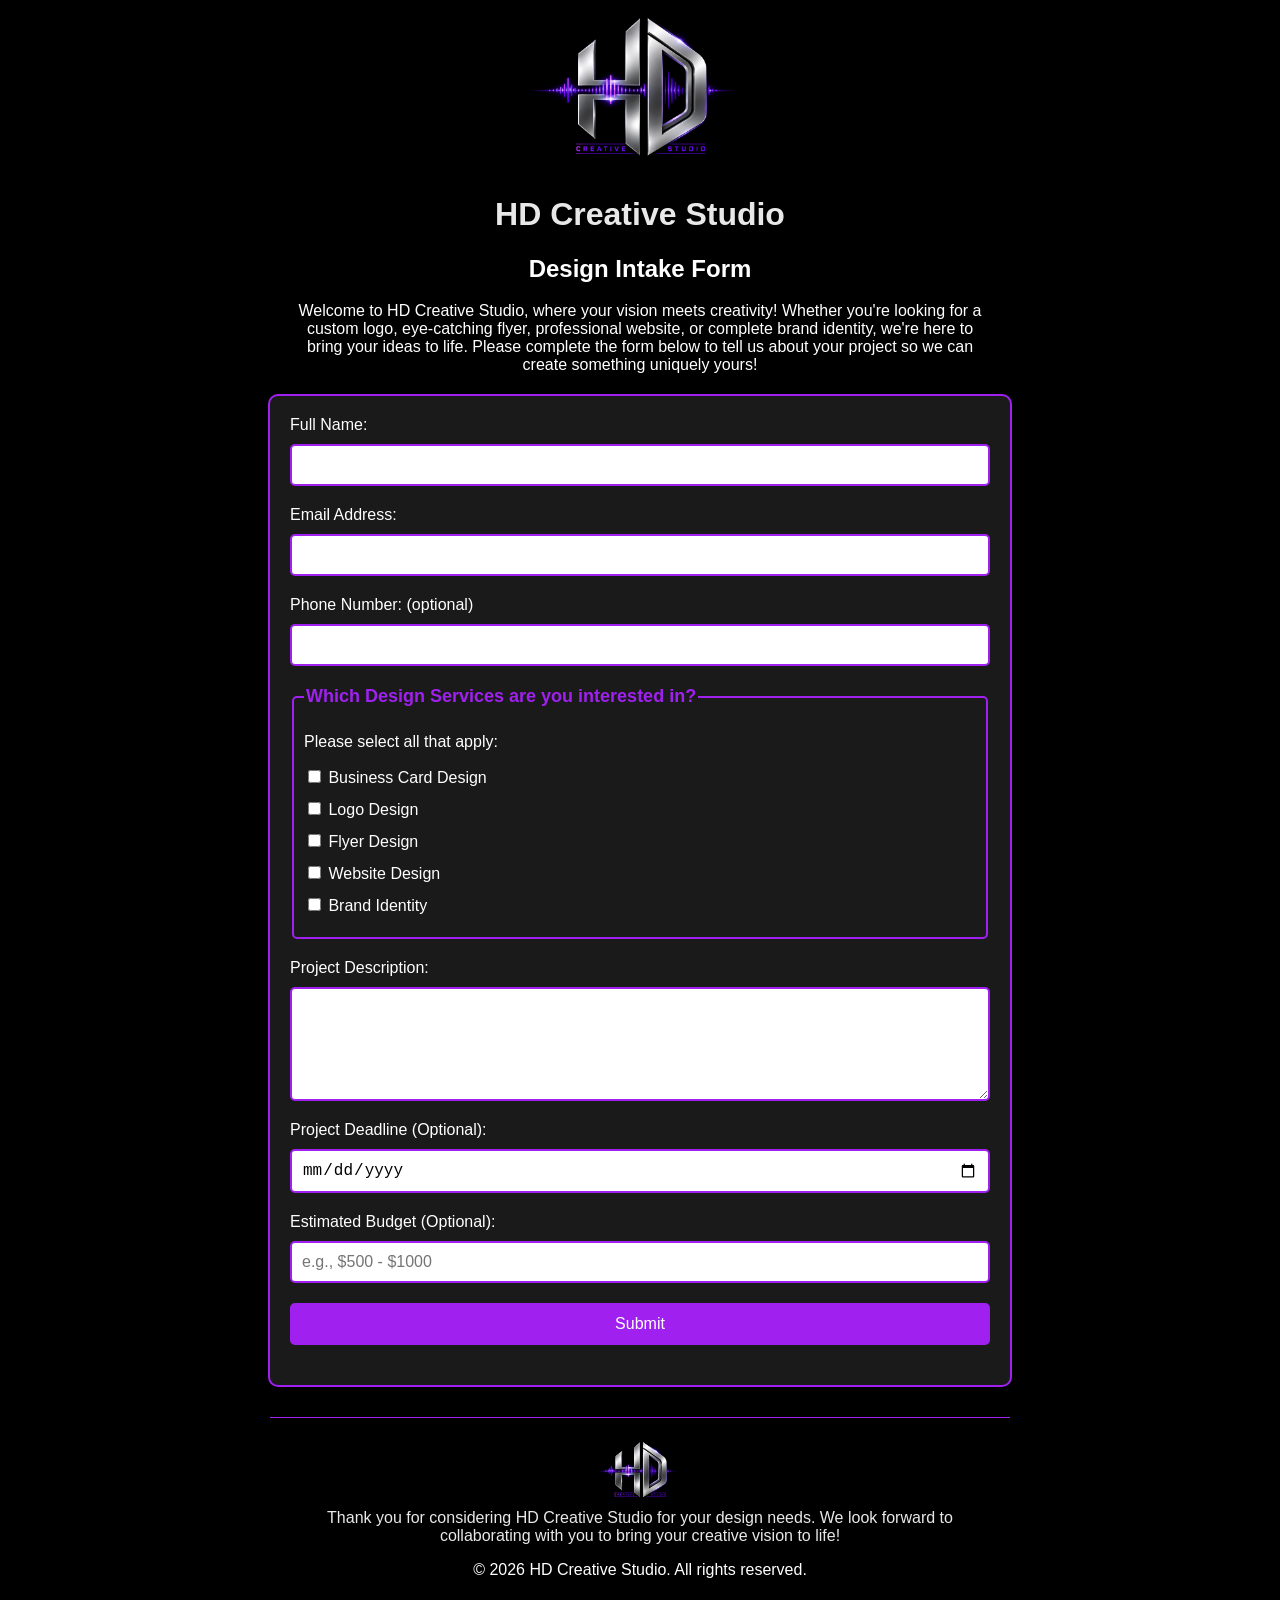
==== index.html @ f5430918 "Add files via upload" ====
<!DOCTYPE html>
<html lang="en">
<head>
    <meta charset="UTF-8">
    <meta name="viewport" content="width=device-width, initial-scale=1.0">
    <link rel="stylesheet" href="styles.css">  
    <title>HD Creative Studio | Design Intake Form</title>
</head>
<body>
    <header>
        <img src="images/hd-logo.png" alt="HD Creative Studio logo">
        <h1>HD Creative Studio</h1>
        <h2>Design Intake Form</h2>
        <p class="welcome">Welcome to HD Creative Studio, where your vision meets creativity! Whether you're looking for a custom logo, eye-catching flyer, professional website, or complete brand identity, we're here to bring your ideas to life. Please complete the form below to tell us about your project so we can create something uniquely yours!</p>
    </header>
    <main>
        <form action="https://formspree.io/f/xjygwlrz" method="POST">
          <label for="name">Full Name:</label>
          <input type="text" id="name" name="name" required>

          <label for="email">Email Address:</label>
          <input type="email" id="email" name="email" required>

          <label for="tel">Phone Number: (optional)</label>
          <input type="tel" id="tel" name="tel">

          <fieldset>
            <legend>Which Design Services are you interested in?</legend>
            <p>Please select all that apply:</p>
            <label><input type="checkbox" name="services" value="business-cards"> Business Card Design</label>
            <label><input type="checkbox" name="services" value="logo"> Logo Design</label>
            <label><input type="checkbox" name="services" value="flyer"> Flyer Design</label>
            <label><input type="checkbox" name="services" value="website"> Website Design</label>
            <label><input type="checkbox" name="services" value="brand"> Brand Identity</label>
          </fieldset>

          <label for="project">Project Description:</label>
          <textarea id="project" name="project" rows="5" required></textarea>

          <label for="deadline">Project Deadline (Optional):</label>
          <input type="date" id="deadline" name="deadline">
          
          <label for="budget">Estimated Budget (Optional):</label>
          <input type="text" id="budget" name="budget" placeholder="e.g., $500 - $1000">

          <button type="submit">Submit</button>
        </form>
    </main>
    <footer>
        <img src="images/hd-logo.png" alt="HD Creative Studio logo">
        <p class="thanks-text">Thank you for considering HD Creative Studio for your design needs. We look forward to collaborating with you to bring your creative vision to life!</p>
        <p>&copy; 2026 HD Creative Studio. All rights reserved.</p>
    </footer>
</body>
</html>
---- styles.css ----
header img {
  width: 250px;
  height: auto;
  display: block;
  margin: auto;
}

body {
    background-color:black;
    color: white; 
    font-family: trebuchet ms, sans-serif;
}

label {
    display: block;
    margin-bottom: 10px;
}

input:not([type="checkbox"]), textarea, select {
    display: block;
    width: 100%;
    margin-bottom: 20px;
    padding: 10px;
    font-size: 16px;
    box-sizing: border-box;
    border-radius: 5px;
    border: 2px solid #A020F0;
}

fieldset {
    border: 2px solid #A020F0;
    border-radius: 5px;
    padding: 10px;
    margin-bottom: 20px;
}

legend {
    color: #A020F0;
    font-weight: bold;
    font-size: 18px;
}

button {
    display: block;
    width: 100%;
    margin-bottom: 20px;
    padding: 10px;
    font-size: 16px;
    box-sizing: border-box;
    border-radius: 5px;
    border: 2px solid #A020F0;
    background-color: #A020F0;
    color: white;
    cursor: pointer;
}


button:hover {
    background-color: white;
    color: #A020F0;
}

form {
    max-width: 700px;
    margin: auto;
    padding: 20px;
    background-color: #1A1A1A;
    border: 2px solid #A020F0;
    border-radius: 10px;
}

h1, h2 {
    text-align: center;
}

.welcome {
    text-align: center;
    max-width: 700px;
    margin: 0 auto 20px auto;
}

@media (max-width: 600px) {
    form {
        padding: 10px;
    }
    .welcome {
        padding: 10px;
    }
}

fieldset label {
    margin-bottom: 12px;
}

footer img {
    width: 100px;
    height: auto;
}

.thanks-text {
    text-align: center;
    max-width: 700px;
    margin: auto;
    color: #E8E8E8;
}

footer {
    text-align: center;
    padding: 20px;
    border-top: 1px solid #A020F0;
    max-width: 700px;
    margin: 30px auto 0 auto;
}

h1 {
    color: #E8E8E8;
}
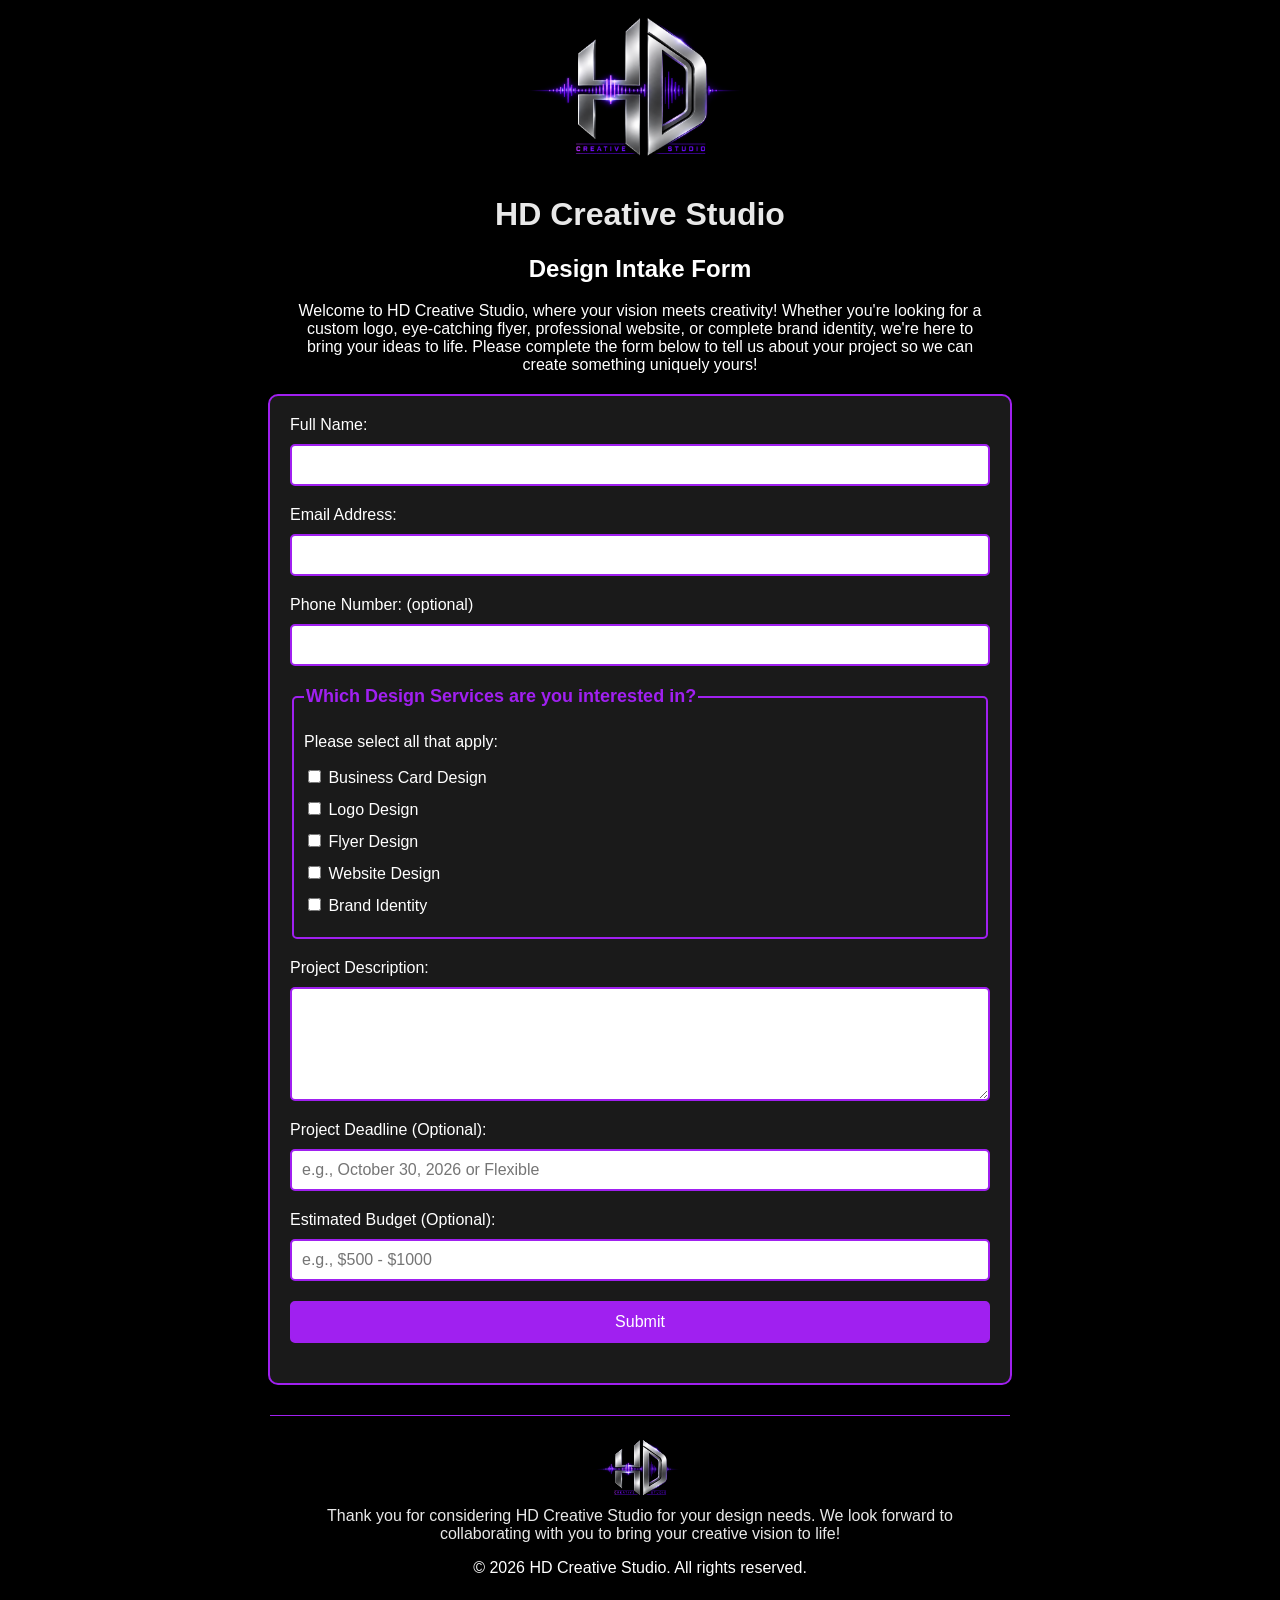
==== commit 049fb5be: "Add files via upload changes to the project deadline input type ." ====
--- a/index.html
+++ b/index.html
@@ -38,7 +38,7 @@
           <textarea id="project" name="project" rows="5" required></textarea>
 
           <label for="deadline">Project Deadline (Optional):</label>
-          <input type="date" id="deadline" name="deadline">
+          <input type="text" id="deadline" name="deadline" placeholder="e.g., October 30, 2026 or Flexible">
           
           <label for="budget">Estimated Budget (Optional):</label>
           <input type="text" id="budget" name="budget" placeholder="e.g., $500 - $1000">
--- a/styles.css
+++ b/styles.css
@@ -27,11 +27,17 @@
     border: 2px solid #A020F0;
 }
 
+input[type="date"] {
+    min-width: 0;
+    max-width: 100%;
+}
+
 fieldset {
     border: 2px solid #A020F0;
     border-radius: 5px;
     padding: 10px;
     margin-bottom: 20px;
+    min-width: 0;
 }
 
 legend {
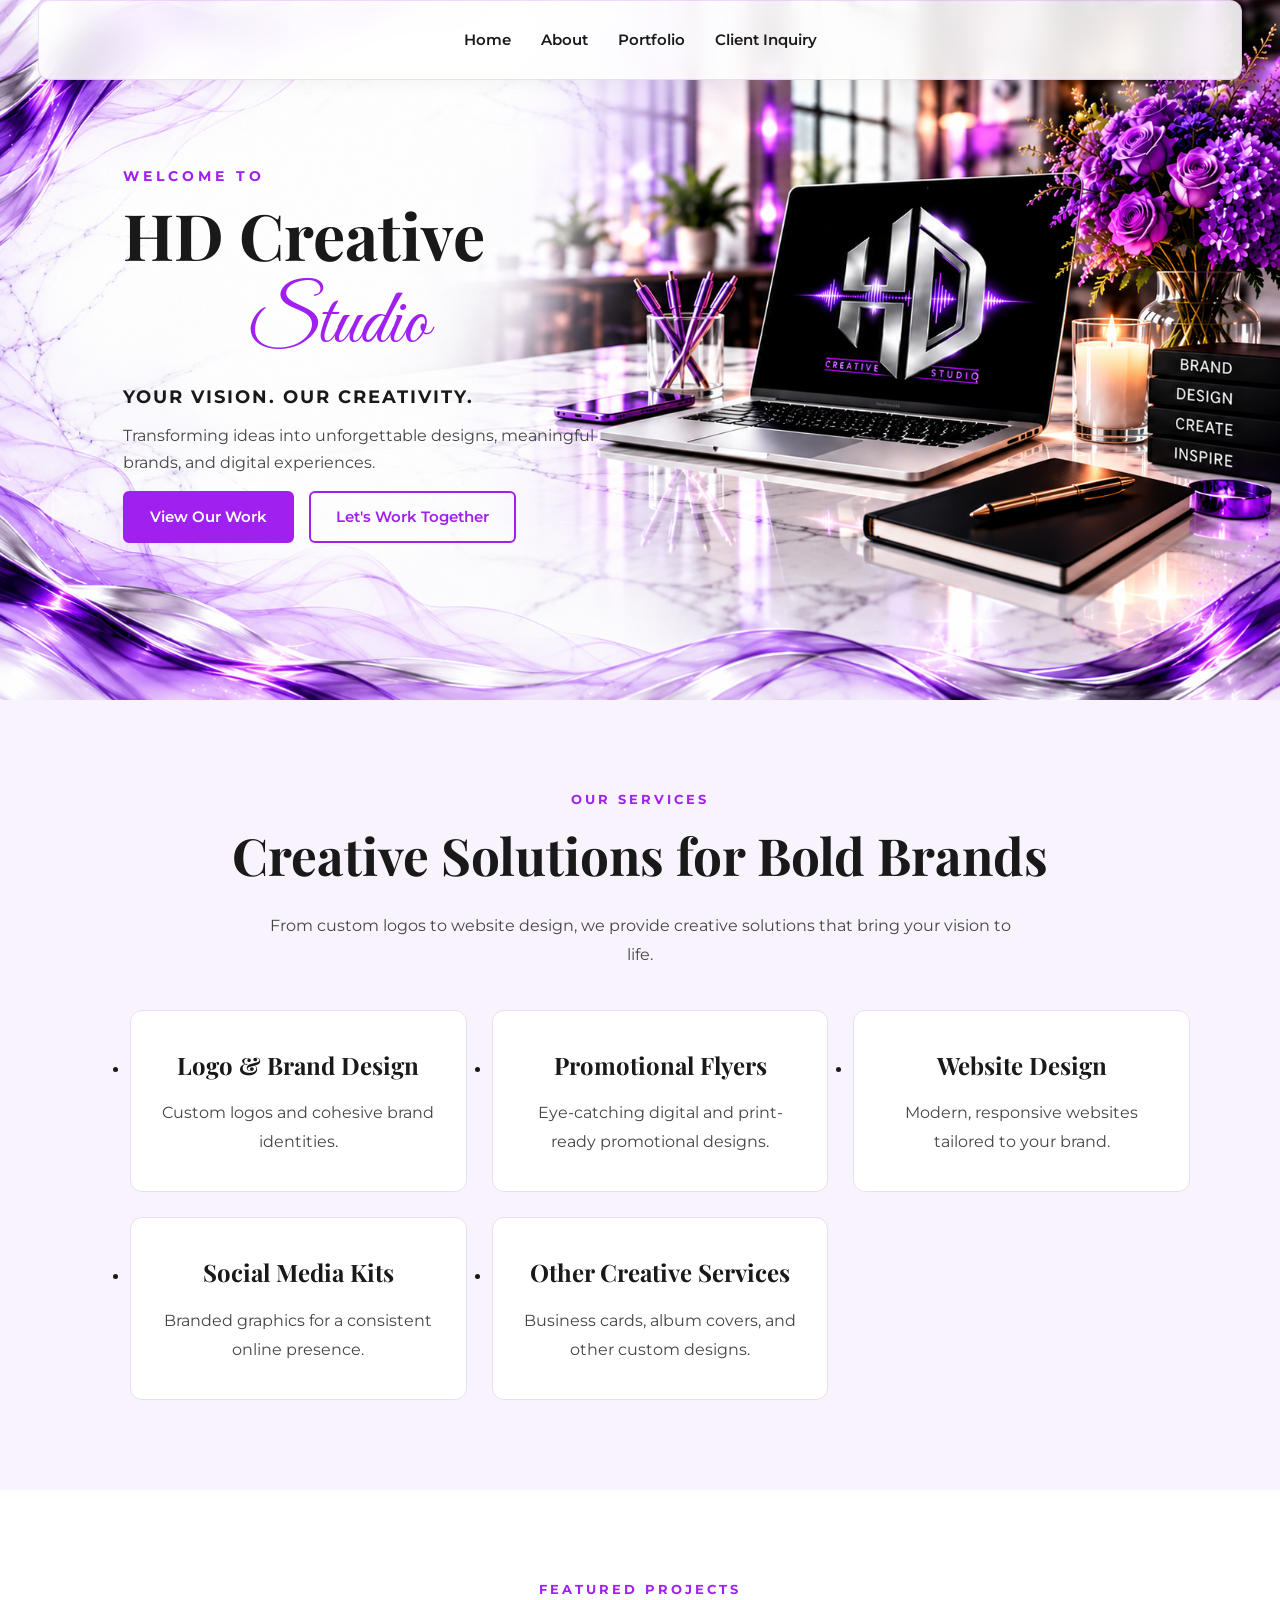
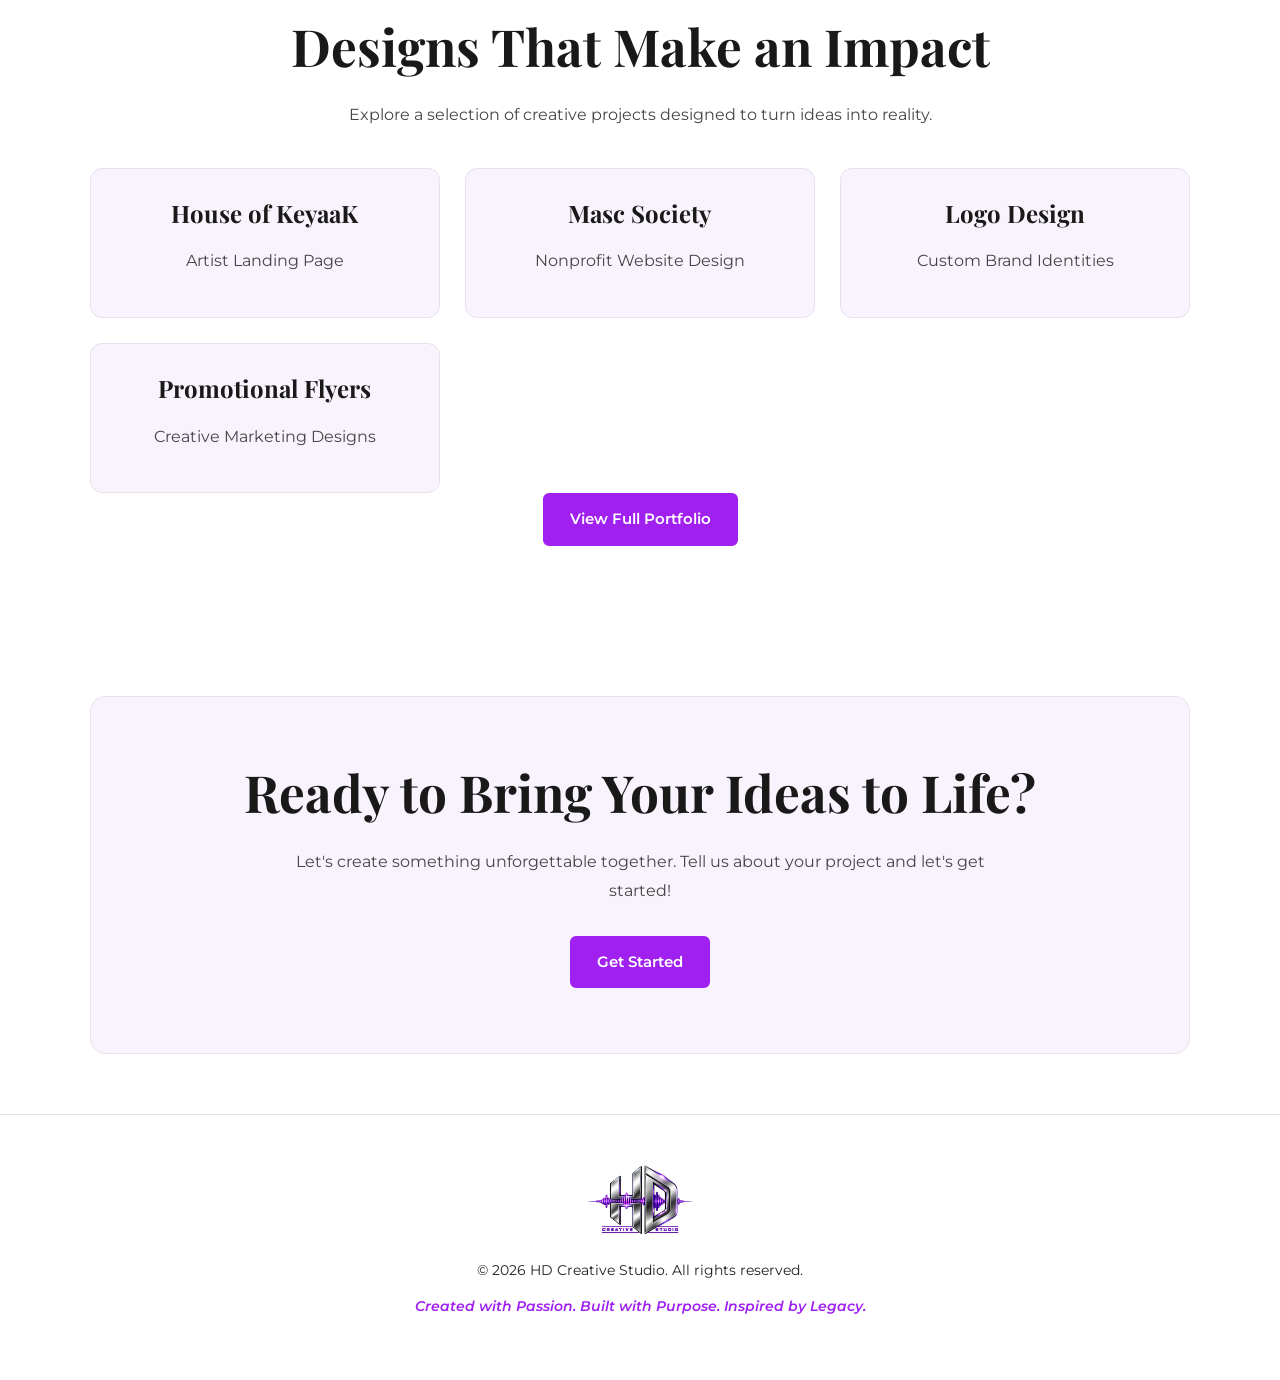
==== commit 16e786d0: "Add files via upload Update Multi Page Website for HD Creative Studio" ====
--- a/index.html
+++ b/index.html
@@ -1,55 +1,171 @@
 <!DOCTYPE html>
 <html lang="en">
+
 <head>
     <meta charset="UTF-8">
     <meta name="viewport" content="width=device-width, initial-scale=1.0">
-    <link rel="stylesheet" href="styles.css">  
-    <title>HD Creative Studio | Design Intake Form</title>
+    <link rel="stylesheet" href="styles.css">
+    <title>HD Creative Studio</title>
 </head>
+
 <body>
+
+    <!-- HEADER & NAVIGATION -->
     <header>
-        <img src="images/hd-logo.png" alt="HD Creative Studio logo">
-        <h1>HD Creative Studio</h1>
-        <h2>Design Intake Form</h2>
-        <p class="welcome">Welcome to HD Creative Studio, where your vision meets creativity! Whether you're looking for a custom logo, eye-catching flyer, professional website, or complete brand identity, we're here to bring your ideas to life. Please complete the form below to tell us about your project so we can create something uniquely yours!</p>
+
+        <!-- NAVIGATION -->
+        <nav>
+            <ul>
+                <li><a href="index.html">Home</a></li>
+                <li><a href="about.html">About</a></li>
+                <li><a href="portfolio.html">Portfolio</a></li>
+                <li><a href="customer-intake.html">Client Inquiry</a></li>
+            </ul>
+        </nav>
+
+        <!-- HERO SECTION -->
+        <p class="hero-label">WELCOME TO</p>
+
+        <h1 class="welcome-title">
+           <span class="brand-name">HD Creative</span><span class="studio-text">Studio</span>
+        </h1>
+
+        <p class="hero-tagline">YOUR VISION. OUR CREATIVITY.</p>
+
+        <p class="hero-description">
+            Transforming ideas into unforgettable designs,
+            meaningful brands, and digital experiences.
+        </p>
+
+        <!-- HERO BUTTONS -->
+        <div class="hero-buttons">
+            <a href="portfolio.html" class="btn">View Our Work</a>
+            <a href="customer-intake.html" class="btn">Let's Work Together</a>
+        </div>
+
     </header>
+
+    <!-- MAIN CONTENT -->
     <main>
-        <form action="https://formspree.io/f/xjygwlrz" method="POST">
-          <label for="name">Full Name:</label>
-          <input type="text" id="name" name="name" required>
 
-          <label for="email">Email Address:</label>
-          <input type="email" id="email" name="email" required>
+        <!-- FEATURED SERVICES -->
+        <section class="featured-services">
 
-          <label for="tel">Phone Number: (optional)</label>
-          <input type="tel" id="tel" name="tel">
+            <p class="section-label">OUR SERVICES</p>
+            <h2>Creative Solutions for Bold Brands</h2>
 
-          <fieldset>
-            <legend>Which Design Services are you interested in?</legend>
-            <p>Please select all that apply:</p>
-            <label><input type="checkbox" name="services" value="business-cards"> Business Card Design</label>
-            <label><input type="checkbox" name="services" value="logo"> Logo Design</label>
-            <label><input type="checkbox" name="services" value="flyer"> Flyer Design</label>
-            <label><input type="checkbox" name="services" value="website"> Website Design</label>
-            <label><input type="checkbox" name="services" value="brand"> Brand Identity</label>
-          </fieldset>
+            <p>
+                From custom logos to website design, we provide
+                creative solutions that bring your vision to life.
+            </p>
 
-          <label for="project">Project Description:</label>
-          <textarea id="project" name="project" rows="5" required></textarea>
+            <!-- SERVICES GRID -->
+            <ul class="services-grid">
 
-          <label for="deadline">Project Deadline (Optional):</label>
-          <input type="text" id="deadline" name="deadline" placeholder="e.g., October 30, 2026 or Flexible">
-          
-          <label for="budget">Estimated Budget (Optional):</label>
-          <input type="text" id="budget" name="budget" placeholder="e.g., $500 - $1000">
+                <li class="service-card">
+                    <h3>Logo & Brand Design</h3>
+                    <p>Custom logos and cohesive brand identities.</p>
+                </li>
 
-          <button type="submit">Submit</button>
-        </form>
+                <li class="service-card">
+                    <h3>Promotional Flyers</h3>
+                    <p>Eye-catching digital and print-ready promotional designs.</p>
+                </li>
+
+                <li class="service-card">
+                    <h3>Website Design</h3>
+                    <p>Modern, responsive websites tailored to your brand.</p>
+                </li>
+
+                <li class="service-card">
+                    <h3>Social Media Kits</h3>
+                    <p>Branded graphics for a consistent online presence.</p>
+                </li>
+
+                <li class="service-card">
+                    <h3>Other Creative Services</h3>
+                    <p>Business cards, album covers, and other custom designs.</p>
+                </li>
+
+            </ul>
+
+        </section>
+
+        <!-- FEATURED PROJECTS -->
+        <section class="featured-projects">
+
+            <p class="section-label">FEATURED PROJECTS</p>
+            <h2>Designs That Make an Impact</h2>
+
+            <p>
+                Explore a selection of creative projects
+                designed to turn ideas into reality.
+            </p>
+
+            <!-- PROJECTS GRID -->
+            <div class="projects-grid">
+
+                <article class="project-card">
+                    <h3>House of KeyaaK</h3>
+                    <p>Artist Landing Page</p>
+                </article>
+
+                <article class="project-card">
+                    <h3>Masc Society</h3>
+                    <p>Nonprofit Website Design</p>
+                </article>
+
+                <article class="project-card">
+                    <h3>Logo Design</h3>
+                    <p>Custom Brand Identities</p>
+                </article>
+
+                <article class="project-card">
+                    <h3>Promotional Flyers</h3>
+                    <p>Creative Marketing Designs</p>
+                </article>
+
+            </div>
+
+            <!-- PORTFOLIO BUTTON -->
+            <a href="portfolio.html" class="btn">View Full Portfolio</a>
+
+        </section>
+
+        <!-- CALL TO ACTION -->
+        <section class="call-to-action">
+
+            <h2>Ready to Bring Your Ideas to Life?</h2>
+
+            <p>
+                Let's create something unforgettable together.
+                Tell us about your project and let's get started!
+            </p>
+
+            <a href="customer-intake.html" class="btn">Get Started</a>
+
+        </section>
+
     </main>
+
+    <!-- FOOTER -->
     <footer>
-        <img src="images/hd-logo.png" alt="HD Creative Studio logo">
-        <p class="thanks-text">Thank you for considering HD Creative Studio for your design needs. We look forward to collaborating with you to bring your creative vision to life!</p>
+
+        <!-- STUDIO LOGO -->
+        <img
+            src="images/hd-creative-studio-no-background.png"
+            alt="HD Creative Studio logo"
+        >
+
+        <!-- COPYRIGHT -->
         <p>&copy; 2026 HD Creative Studio. All rights reserved.</p>
+
+        <!-- BRAND TAGLINE -->
+        <p class="footer-tagline">
+            Created with Passion. Built with Purpose. Inspired by Legacy.
+        </p>
+
     </footer>
+
 </body>
 </html>
--- a/styles.css
+++ b/styles.css
@@ -1,123 +1,1616 @@
-header img {
-  width: 250px;
+
+@import url('https://fonts.googleapis.com/css2?family=Great+Vibes&family=Montserrat:wght@400;500;600;700&family=Playfair+Display:wght@400;600;700&display=swap');
+
+/* =========================================
+   HD CREATIVE STUDIO - COMPLETE CSS
+========================================= */
+
+:root {
+  --purple: #A020F0;
+  --purple-dark: #7B16C0;
+  --ink: #191919;
+  --gray: #454545;
+  --white: #FFFFFF;
+  --lavender: #F8F3FC;
+  --border: #E8E0EE;
+  --content-width: 1250px;
+}
+
+*, *::before, *::after {
+  box-sizing: border-box;
+}
+
+html {
+  scroll-behavior: smooth;
+}
+
+body {
+  margin: 0;
+  background: var(--white);
+  color: var(--ink);
+  font-family: 'Montserrat', sans-serif;
+  line-height: 1.6;
+  overflow-x: clip;
+}
+
+h1, h2, h3, p {
+  margin-top: 0;
+}
+
+a {
+  text-decoration: none;
+}
+
+img {
+  max-width: 100%;
   height: auto;
+}
+
+main, section, article, form {
+  min-width: 0;
+}
+
+/* =========================================
+   SHARED HEADER BACKGROUND
+========================================= */
+
+body > header,
+body:not(.inquiry-page):not(.about-page) > header,
+.about-header,
+.inquiry-header {
+  position: relative;
+  width: 100%;
+  height: 700px;
+  min-height: 700px;
+  padding: 0 3%;
+  background-color: #fff;
+  background-image: url("images/hd-creative-desktop.png");
+  background-repeat: no-repeat;
+  background-position: center center;
+  background-size: cover;
+}
+
+/* No extra logo */
+
+body > header::after,
+nav::after,
+.inquiry-nav::after {
+  content: none;
+  display: none;
+}
+
+/* =========================================
+   SHARED NAVIGATION
+========================================= */
+
+nav,
+.inquiry-nav,
+.about-page .inquiry-nav,
+.inquiry-header nav,
+.about-header nav {
+  display: flex;
+  justify-content: center;
+  align-items: center;
+  flex-wrap: wrap;
+  width: 100%;
+  max-width: var(--content-width);
+  min-height: 80px;
+  margin: 0 auto;
+  padding: 18px 25px;
+  background: rgba(255,255,255,.88);
+  backdrop-filter: blur(12px);
+  border: 1px solid rgba(160,32,240,.15);
+  border-radius: 12px;
+  box-shadow: 0 4px 18px rgba(0,0,0,.04);
+}
+
+nav ul,
+.inquiry-nav ul,
+.about-page .inquiry-nav ul {
+  display: flex;
+  justify-content: center;
+  align-items: center;
+  flex-wrap: wrap;
+  gap: 15px 30px;
+  width: auto;
+  margin: 0;
+  padding: 0;
+  list-style: none;
+}
+
+nav a,
+.inquiry-nav a {
+  color: var(--ink);
+  font-family: 'Montserrat', sans-serif;
+  font-size: .95rem;
+  font-weight: 600;
+  transition: color .25s ease;
+}
+
+nav a:hover,
+nav a:focus-visible,
+.inquiry-nav a:hover,
+.inquiry-nav a:focus-visible {
+  color: var(--purple);
+}
+
+.inquiry-nav a.active {
+  color: var(--purple);
+  border-bottom: 2px solid var(--purple);
+  padding-bottom: 4px;
+}
+
+.inquiry-nav .nav-cta {
+  display: inline-block;
+  padding: 10px 18px;
+  color: #fff;
+  background: var(--purple);
+  border-radius: 6px;
+}
+
+.inquiry-nav .nav-cta:hover {
+  color: #fff;
+  background: var(--purple-dark);
+}
+
+.nav-logo,
+.header-logo {
+  display: none;
+}
+
+/* =========================================
+   HOMEPAGE HERO
+========================================= */
+
+.hero-label {
+  color: var(--purple);
+  font-size: .9rem;
+  font-weight: 700;
+  letter-spacing: 4px;
+  margin: 85px 0 10px 7%;
+}
+
+.welcome-title {
+  max-width: 650px;
+  margin: 0 0 12px 7%;
+  font-family: 'Playfair Display', serif;
+  font-size: clamp(2.5rem,5vw,5rem);
+  font-weight: 700;
+  line-height: 1.15;
+}
+
+.studio-text {
   display: block;
-  margin: auto;
-}
-
-body {
-    background-color:black;
-    color: white; 
-    font-family: trebuchet ms, sans-serif;
-}
-
-label {
-    display: block;
-    margin-bottom: 10px;
-}
-
-input:not([type="checkbox"]), textarea, select {
-    display: block;
+  margin-top: 10px;
+  color: var(--purple);
+  font-family: 'Great Vibes', cursive;
+  font-size: 1.8em;
+  font-weight: 400;
+  line-height: 1.15;
+  text-align: center;
+  text-shadow: 0 0 8px rgba(255,255,255,.9);
+}
+
+.hero-tagline {
+  margin: 20px 0 10px 7%;
+  font-size: 1.1rem;
+  font-weight: 700;
+  letter-spacing: 2px;
+}
+
+.hero-description {
+  max-width: 480px;
+  margin: 0 0 15px 7%;
+  color: var(--gray);
+  font-size: 1rem;
+  line-height: 1.7;
+}
+
+/* Home buttons moved up */
+
+.hero-buttons {
+  display: flex;
+  align-items: center;
+  flex-wrap: wrap;
+  gap: 15px;
+  margin: 15px 0 0 7%;
+  padding: 0;
+}
+
+.btn {
+  display: inline-block;
+  padding: 12px 25px;
+  color: #fff;
+  background: var(--purple);
+  border: 2px solid var(--purple);
+  border-radius: 6px;
+  font-family: 'Montserrat', sans-serif;
+  font-size: .95rem;
+  font-weight: 600;
+  text-align: center;
+  cursor: pointer;
+  transition: background .25s, color .25s;
+}
+
+.btn:hover,
+.btn:focus-visible {
+  background: #fff;
+  color: var(--purple);
+}
+
+.hero-buttons .btn:last-child {
+  color: var(--purple);
+  background: transparent;
+}
+
+.hero-buttons .btn:last-child:hover {
+  color: #fff;
+  background: var(--purple);
+}
+
+/* =========================================
+   SHARED SECTION TITLES
+========================================= */
+
+.section-label {
+  margin-bottom: 15px;
+  color: var(--purple);
+  font-size: .8rem;
+  font-weight: 700;
+  letter-spacing: 3px;
+  text-transform: uppercase;
+}
+
+.featured-services h2,
+.featured-projects h2,
+.call-to-action h2,
+.portfolio-section h2 {
+  font-family: 'Playfair Display', serif;
+  font-size: clamp(2rem,4vw,3.5rem);
+  line-height: 1.2;
+  margin-bottom: 25px;
+}
+
+/* =========================================
+   HOMEPAGE SERVICES
+========================================= */
+
+.featured-services {
+  padding: 90px 7%;
+  background: var(--lavender);
+  text-align: center;
+}
+
+.featured-services > p:not(.section-label) {
+  max-width: 750px;
+  margin: 0 auto 40px;
+  color: var(--gray);
+  line-height: 1.8;
+}
+
+.services-grid {
+  display: grid;
+  grid-template-columns: repeat(3,minmax(0,1fr));
+  gap: 25px;
+  max-width: 1200px;
+  margin: 0 auto;
+}
+
+.service-card {
+  min-width: 0;
+  padding: 35px 25px;
+  background: #fff;
+  border: 1px solid var(--border);
+  border-radius: 12px;
+}
+
+.service-card h3 {
+  font-family: 'Playfair Display', serif;
+  font-size: 1.5rem;
+  margin-bottom: 15px;
+}
+
+.service-card p {
+  color: var(--gray);
+  line-height: 1.8;
+  margin-bottom: 0;
+}
+
+/* =========================================
+   PROJECTS AND PORTFOLIO
+========================================= */
+
+.featured-projects,
+.portfolio-section {
+  padding: 90px 7%;
+  background: #fff;
+  text-align: center;
+}
+
+.featured-projects > p:not(.section-label) {
+  max-width: 750px;
+  margin: 0 auto 40px;
+  color: var(--gray);
+}
+
+.projects-grid,
+.portfolio-grid {
+  display: grid;
+  grid-template-columns: repeat(3,minmax(0,1fr));
+  gap: 25px;
+  max-width: 1200px;
+  margin: 0 auto;
+}
+
+.project-card,
+.portfolio-card {
+  min-width: 0;
+  padding: 25px;
+  background: var(--lavender);
+  border: 1px solid var(--border);
+  border-radius: 12px;
+}
+
+.project-card img,
+.portfolio-card img {
+  display: block;
+  width: 100%;
+  height: auto;
+  margin-bottom: 20px;
+  border-radius: 8px;
+}
+
+.project-card h3,
+.portfolio-card h3 {
+  font-family: 'Playfair Display', serif;
+  font-size: 1.5rem;
+  margin-bottom: 15px;
+}
+
+.project-card p,
+.portfolio-card p {
+  color: var(--gray);
+  line-height: 1.8;
+}
+
+/* =========================================
+   CALL TO ACTION
+========================================= */
+
+.call-to-action {
+  max-width: 1100px;
+  margin: 60px auto;
+  padding: 65px 35px;
+  background: var(--lavender);
+  border: 1px solid var(--border);
+  border-radius: 15px;
+  text-align: center;
+}
+
+.call-to-action p {
+  max-width: 700px;
+  margin: 0 auto 30px;
+  color: var(--gray);
+  line-height: 1.8;
+}
+
+.call-to-action .btn {
+  margin-top: 0;
+}
+
+/* =========================================
+   ABOUT PAGE
+========================================= */
+
+.about-page {
+  background: #fff;
+}
+
+.about-title {
+  width: fit-content;
+}
+
+.about-title .studio-text {
+  display: block;
+  margin-top: 10px;
+  color: var(--purple);
+  font-family: 'Great Vibes', cursive;
+  font-size: 2em;
+  font-weight: 400;
+  text-align: center;
+}
+
+.about-hero {
+  max-width: 900px;
+  padding: 65px 7%;
+}
+
+.about-hero h1 {
+  font-family: 'Playfair Display', serif;
+  font-size: clamp(2.8rem,5vw,4.8rem);
+  font-weight: 400;
+  line-height: 1.2;
+  margin: 15px 0 25px;
+}
+
+.about-hero-description {
+  max-width: 650px;
+  color: var(--gray);
+  line-height: 1.8;
+}
+
+.about-story,
+.about-services,
+.about-philosophy {
+  max-width: 1100px;
+  margin: 0 auto;
+  padding: 90px 30px;
+}
+
+.about-story h2,
+.about-mission h2,
+.about-services h2,
+.about-philosophy h2 {
+  font-family: 'Playfair Display', serif;
+  font-size: clamp(2rem,3.5vw,3.5rem);
+  font-weight: 400;
+  line-height: 1.2;
+  margin: 15px 0 30px;
+}
+
+.about-story p:not(.section-label),
+.about-mission p:not(.section-label),
+.about-services > p:not(.section-label),
+.about-philosophy p:not(.section-label) {
+  max-width: 850px;
+  color: var(--gray);
+  line-height: 1.9;
+  margin-bottom: 22px;
+}
+
+.about-mission {
+  padding: 90px 8%;
+  background: var(--lavender);
+  border-left: 5px solid var(--purple);
+}
+
+.about-services-grid {
+  display: grid;
+  grid-template-columns: repeat(2,minmax(0,1fr));
+  gap: 25px;
+  margin-top: 35px;
+}
+
+.about-service-card {
+  min-width: 0;
+  padding: 30px;
+  background: #fff;
+  border: 1px solid var(--border);
+  border-radius: 12px;
+}
+
+.about-service-card h3 {
+  font-family: 'Playfair Display', serif;
+  font-size: 1.5rem;
+  margin-bottom: 15px;
+}
+
+.about-service-card p {
+  color: var(--gray);
+  line-height: 1.8;
+}
+
+/* =========================================
+   CLIENT INQUIRY HERO
+========================================= */
+
+.inquiry-page {
+  background: #fff;
+}
+
+.inquiry-page > main {
+  position: relative;
+}
+
+.inquiry-page .inquiry-intro {
+  position: absolute;
+  top: -495px;
+  left: 7%;
+  z-index: 1;
+  width: min(570px,86%);
+  max-width: 570px;
+  margin: 0;
+  padding: 0;
+}
+
+.inquiry-intro h1 {
+  font-family: 'Playfair Display', serif;
+  font-size: clamp(3.2rem,6vw,6rem);
+  font-weight: 400;
+  line-height: 1;
+  margin: 15px 0;
+}
+
+.inquiry-script {
+  font-family: 'Great Vibes', cursive;
+  font-size: clamp(2.2rem,4vw,4rem);
+  line-height: 1.2;
+  color: var(--purple);
+  margin-bottom: 20px;
+}
+
+.inquiry-layout {
+  display: grid;
+  grid-template-columns: minmax(0,.85fr) minmax(0,1.15fr);
+  align-items: start;
+  gap: 55px;
+  width: 100%;
+  max-width: var(--content-width);
+  margin: 0 auto 80px;
+  padding: 65px 30px 70px;
+}
+
+.inquiry-details,
+.inquiry-form-section {
+  min-width: 0;
+}
+
+.inquiry-details-heading {
+  font-family: 'Playfair Display', serif;
+  font-size: clamp(1.8rem,3vw,2.8rem);
+  font-weight: 400;
+  line-height: 1.3;
+  margin-bottom: 20px;
+}
+
+.inquiry-description {
+  color: var(--gray);
+  font-size: 1rem;
+  line-height: 1.8;
+  margin-bottom: 35px;
+}
+
+.inquiry-benefits {
+  display: grid;
+  gap: 25px;
+}
+
+.benefit {
+  display: flex;
+  align-items: flex-start;
+  gap: 18px;
+}
+
+.benefit-icon {
+  display: flex;
+  justify-content: center;
+  align-items: center;
+  flex: 0 0 48px;
+  width: 48px;
+  height: 48px;
+  border-radius: 50%;
+  background: var(--lavender);
+  color: var(--purple);
+  font-size: 1.4rem;
+}
+
+.benefit h2 {
+  font-size: 1.1rem;
+  font-weight: 700;
+  margin-bottom: 7px;
+}
+
+.benefit p {
+  color: var(--gray);
+  font-size: .95rem;
+  line-height: 1.7;
+  margin: 0;
+}
+
+/* =========================================
+   CLIENT INQUIRY FORM
+========================================= */
+
+.inquiry-form {
+  width: 100%;
+  padding: 35px;
+  background: #fff;
+  border: 1px solid var(--border);
+  border-radius: 15px;
+  box-shadow: 0 8px 30px rgba(0,0,0,.05);
+}
+
+.inquiry-form > label {
+  display: block;
+  margin-bottom: 8px;
+  font-size: .95rem;
+  font-weight: 600;
+}
+
+.required {
+  color: var(--purple);
+}
+
+.inquiry-form input:not([type="checkbox"]),
+.inquiry-form textarea,
+.inquiry-form select {
+  display: block;
+  width: 100%;
+  max-width: 100%;
+  padding: 13px 15px;
+  margin-bottom: 22px;
+  background: #fff;
+  border: 1px solid #ccc;
+  border-radius: 7px;
+  color: var(--ink);
+  font: inherit;
+}
+
+.inquiry-form input:focus,
+.inquiry-form textarea:focus,
+.inquiry-form select:focus {
+  outline: 2px solid var(--purple);
+  outline-offset: 1px;
+  border-color: var(--purple);
+}
+
+.inquiry-form textarea {
+  min-height: 130px;
+  resize: vertical;
+}
+
+.inquiry-form fieldset {
+  min-width: 0;
+  padding: 20px;
+  margin: 0 0 25px;
+  border: 1px solid var(--border);
+  border-radius: 10px;
+}
+
+.inquiry-form legend {
+  padding: 0 8px;
+  font-weight: 700;
+}
+
+.inquiry-form fieldset p {
+  color: var(--gray);
+  font-size: .9rem;
+}
+
+.checkbox-label {
+  display: flex;
+  align-items: flex-start;
+  gap: 10px;
+  margin-bottom: 13px;
+  cursor: pointer;
+}
+
+.checkbox-label input {
+  flex-shrink: 0;
+  width: auto;
+  margin: 5px 0 0;
+  accent-color: var(--purple);
+}
+
+.inquiry-submit,
+.inquiry-form button[type="submit"] {
+  display: block;
+  width: 100%;
+  padding: 15px 25px;
+  background: var(--purple);
+  color: #fff;
+  border: 2px solid var(--purple);
+  border-radius: 7px;
+  font-family: inherit;
+  font-size: 1rem;
+  font-weight: 700;
+  cursor: pointer;
+  transition: background .25s;
+}
+
+.inquiry-submit:hover,
+.inquiry-form button[type="submit"]:hover {
+  background: var(--purple-dark);
+  border-color: var(--purple-dark);
+}
+
+/* =========================================
+   WHITE FOOTER - ALL PAGES
+========================================= */
+
+footer,
+.inquiry-footer,
+.about-page footer,
+.inquiry-page footer {
+  display: block;
+  width: 100%;
+  margin: 0;
+  padding: 50px 20px;
+  background-color: #fff;
+  background-image: none;
+  color: var(--ink);
+  border-top: 1px solid var(--border);
+  text-align: center;
+}
+
+footer img,
+.inquiry-footer img {
+  display: block;
+  width: 110px;
+  max-width: 100%;
+  height: auto;
+  margin: 0 auto 20px;
+}
+
+footer p,
+.inquiry-footer p,
+.about-page footer p,
+.inquiry-page footer p {
+  color: var(--ink);
+  font-family: 'Montserrat', sans-serif;
+  font-size: .9rem;
+  line-height: 1.8;
+  margin: 0 0 10px;
+}
+
+footer a,
+.inquiry-footer a {
+  color: var(--ink);
+}
+
+footer a:hover,
+footer a:focus-visible {
+  color: var(--purple);
+}
+
+footer .footer-tagline,
+.inquiry-footer .footer-tagline {
+  color: var(--purple);
+  font-style: italic;
+  font-weight: 600;
+}
+
+/* =========================================
+   TABLET - 601px TO 900px
+========================================= */
+
+@media (min-width: 601px) and (max-width: 900px) {
+
+  body > header,
+  .about-header,
+  .inquiry-header {
+    height: 600px;
+    min-height: 600px;
+    background-image: url("images/hd-creative-desktop.png");
+    background-position: center center;
+    background-size: cover;
+  }
+
+  nav,
+  .inquiry-nav {
+    min-height: 70px;
+    padding: 15px 20px;
+  }
+
+  nav ul,
+  .inquiry-nav ul {
+    gap: 12px 22px;
+  }
+
+  .hero-label {
+    margin-top: 70px;
+  }
+
+  .welcome-title {
+    font-size: clamp(2.5rem,5vw,4rem);
+  }
+
+  .studio-text {
+    font-size: 1.6em;
+  }
+
+  .hero-tagline {
+    margin-top: 12px;
+  }
+
+  .hero-buttons {
+    margin-top: 12px;
+  }
+
+  .services-grid,
+  .projects-grid,
+  .portfolio-grid {
+    grid-template-columns: repeat(2,minmax(0,1fr));
+  }
+
+  .about-services-grid {
+    grid-template-columns: 1fr;
+  }
+
+  .inquiry-page .inquiry-intro {
+    top: -420px;
+    left: 6%;
+    width: 52%;
+  }
+
+  .inquiry-intro h1 {
+    font-size: clamp(3rem,6vw,4.5rem);
+  }
+
+  .inquiry-script {
+    font-size: clamp(2rem,4vw,3rem);
+  }
+
+  .inquiry-layout {
+    grid-template-columns: 1fr;
+    gap: 35px;
+    padding: 45px 25px 60px;
+  }
+}
+
+/* =========================================
+   MOBILE - UP TO 600px
+========================================= */
+
+@media (max-width: 600px) {
+
+  body {
+    background: #fff;
+    overflow-x: clip;
+  }
+
+  body > header,
+  .about-header,
+  .inquiry-header {
+    height: 550px;
+    min-height: 550px;
+    padding: 0 3%;
+    background-image: url("images/hd-creative-mobile.png");
+    background-repeat: no-repeat;
+    background-position: center top;
+    background-size: cover;
+  }
+
+  nav,
+  .inquiry-nav,
+  .about-page .inquiry-nav,
+  .inquiry-header nav {
     width: 100%;
-    margin-bottom: 20px;
-    padding: 10px;
-    font-size: 16px;
-    box-sizing: border-box;
-    border-radius: 5px;
-    border: 2px solid #A020F0;
-}
-
-input[type="date"] {
-    min-width: 0;
-    max-width: 100%;
-}
-
-fieldset {
-    border: 2px solid #A020F0;
-    border-radius: 5px;
-    padding: 10px;
-    margin-bottom: 20px;
-    min-width: 0;
-}
-
-legend {
-    color: #A020F0;
-    font-weight: bold;
-    font-size: 18px;
-}
-
-button {
-    display: block;
-    width: 100%;
-    margin-bottom: 20px;
-    padding: 10px;
-    font-size: 16px;
-    box-sizing: border-box;
-    border-radius: 5px;
-    border: 2px solid #A020F0;
-    background-color: #A020F0;
-    color: white;
-    cursor: pointer;
-}
-
-
-button:hover {
-    background-color: white;
-    color: #A020F0;
-}
-
-form {
-    max-width: 700px;
-    margin: auto;
-    padding: 20px;
-    background-color: #1A1A1A;
-    border: 2px solid #A020F0;
-    border-radius: 10px;
-}
-
-h1, h2 {
-    text-align: center;
-}
-
-.welcome {
-    text-align: center;
-    max-width: 700px;
-    margin: 0 auto 20px auto;
+    min-height: 65px;
+    padding: 12px 10px;
+    border-radius: 8px;
+  }
+
+  nav ul,
+  .inquiry-nav ul {
+    justify-content: center;
+    gap: 10px 14px;
+  }
+
+  nav a,
+  .inquiry-nav a {
+    font-size: .8rem;
+  }
+
+  .hero-label {
+    margin: 40px 6% 10px;
+    font-size: .75rem;
+    letter-spacing: 2px;
+  }
+
+  .welcome-title {
+    max-width: 90%;
+    margin: 0 6% 12px;
+    font-size: clamp(2.1rem,9vw,3.5rem);
+    line-height: 1.12;
+  }
+
+  .studio-text {
+    font-size: 1.45em;
+    margin-top: 8px;
+  }
+
+  .hero-tagline {
+    margin: 12px 6% 8px;
+    font-size: .85rem;
+    letter-spacing: 1px;
+  }
+
+  .hero-description {
+    max-width: 85%;
+    margin: 0 6% 12px;
+    font-size: .85rem;
+    line-height: 1.55;
+  }
+
+  .hero-buttons {
+    margin: 12px 6% 0;
+    gap: 10px;
+  }
+
+  .btn {
+    padding: 10px 15px;
+    font-size: .82rem;
+  }
+
+  .featured-services,
+  .featured-projects,
+  .portfolio-section {
+    padding: 55px 20px;
+  }
+
+  .services-grid,
+  .projects-grid,
+  .portfolio-grid,
+  .about-services-grid {
+    grid-template-columns: minmax(0,1fr);
+  }
+
+  .service-card,
+  .project-card,
+  .portfolio-card,
+  .about-service-card {
+    padding: 25px 20px;
+  }
+
+  .call-to-action {
+    margin: 30px 15px;
+    padding: 40px 20px;
+  }
+
+  .about-hero {
+    padding: 45px 6%;
+  }
+
+  .about-hero h1 {
+    font-size: clamp(2.3rem,9vw,3.5rem);
+  }
+
+  .about-title .studio-text {
+    font-size: 1.5em;
+  }
+
+  .about-story,
+  .about-services,
+  .about-philosophy,
+  .about-mission {
+    padding: 60px 6%;
+  }
+
+  .inquiry-page .inquiry-intro {
+    top: -410px;
+    left: 6%;
+    width: 88%;
+    max-width: 88%;
+  }
+
+  .inquiry-intro h1 {
+    font-size: clamp(2.6rem,11vw,3.5rem);
+    line-height: 1.05;
+  }
+
+  .inquiry-script {
+    font-size: clamp(1.8rem,7vw,2.7rem);
+    line-height: 1.2;
+  }
+
+  .inquiry-layout {
+    grid-template-columns: 1fr;
+    gap: 30px;
+    margin: 0 auto 30px;
+    padding: 35px 18px 50px;
+  }
+
+  .inquiry-form {
+    padding: 22px 18px;
+  }
+
+  .inquiry-form fieldset {
+    padding: 15px;
+  }
+
+  .inquiry-benefits {
+    gap: 25px;
+  }
+
+  /* White footer on mobile */
+
+  footer,
+  .inquiry-footer,
+  .about-page footer,
+  .inquiry-page footer {
+    padding: 35px 18px;
+    background-color: #fff;
+    color: var(--ink);
+  }
+
+  footer img,
+  .inquiry-footer img {
+    width: 100px;
+  }
+
+  footer p,
+  .inquiry-footer p,
+  .about-page footer p,
+  .inquiry-page footer p {
+    color: var(--ink);
+    font-size: .8rem;
+  }
+}
+
+/* =========================================
+   SMALL MOBILE - UP TO 380px
+========================================= */
+
+@media (max-width: 380px) {
+
+  nav a,
+  .inquiry-nav a {
+    font-size: .73rem;
+  }
+
+  nav ul,
+  .inquiry-nav ul {
+    gap: 8px 10px;
+  }
+
+  .welcome-title {
+    font-size: 2rem;
+  }
+
+  .studio-text {
+    font-size: 1.35em;
+  }
+
+  .hero-description {
+    font-size: .8rem;
+  }
+
+  .hero-buttons {
+    gap: 8px;
+  }
+
+  .btn {
+    padding: 9px 12px;
+    font-size: .78rem;
+  }
+
+  .inquiry-intro h1 {
+    font-size: 2.5rem;
+  }
+
+  .inquiry-script {
+    font-size: 1.8rem;
+  }
+}
+
+
+.inquiry-script {
+  font-size: clamp(2rem, 3.5vw, 3.5rem);
+  line-height: 1.4;
+  margin-top: 25px;
+  margin-bottom: 20px;
+}
+
+
+.inquiry-layout {
+  padding-top: 110px;
 }
 
 @media (max-width: 600px) {
-    form {
-        padding: 10px;
-    }
-    .welcome {
-        padding: 10px;
-    }
-}
-
-fieldset label {
-    margin-bottom: 12px;
-}
-
-footer img {
-    width: 100px;
-    height: auto;
-}
-
-.thanks-text {
-    text-align: center;
-    max-width: 700px;
-    margin: auto;
-    color: #E8E8E8;
-}
-
+  .inquiry-layout {
+    padding-top: 65px;
+  }
+}
+
+
+.inquiry-details {
+  align-self: center;
+  transform: translateY(-30px);
+}
+
+  
+/* CLIENT INQUIRY - FINAL SPACING ADJUSTMENTS */
+
+@media (min-width: 901px) {
+  .inquiry-details {
+    align-self: center;
+    transform: translateY(-65px);
+  }
+
+  .inquiry-layout {
+    margin-bottom: 0;
+    padding-bottom: 30px;
+  }
+}
+
+
+/* =====================================
+   ABOUT PAGE - FINAL DESIGN POLISH
+   ===================================== */
+
+/* Reduce excessive spacing on About page */
+.about-section,
+.story-section,
+.mission-section,
+.legacy-section {
+  min-height: auto;
+  padding-top: 65px;
+  padding-bottom: 65px;
+}
+
+/* Subtle interactive service cards */
+.service-card {
+  transition: transform 0.25s ease,
+              box-shadow 0.25s ease,
+              border-color 0.25s ease;
+}
+
+.service-card:hover {
+  transform: translateY(-4px);
+  box-shadow: 0 10px 25px rgba(157, 30, 240, 0.10);
+  border-color: #a020f0;
+}
+
+/* Consistent white footer and purple tagline */
 footer {
-    text-align: center;
-    padding: 20px;
-    border-top: 1px solid #A020F0;
-    max-width: 700px;
-    margin: 30px auto 0 auto;
-}
-
-h1 {
-    color: #E8E8E8;
-}+  background: #ffffff;
+  color: #222222;
+}
+
+footer p {
+  color: #222222;
+}
+
+footer p:last-child {
+  color: #a020f0;
+  font-style: italic;
+  font-weight: 600;
+}
+
+/* Mobile adjustments */
+@media (max-width: 768px) {
+  .about-section,
+  .story-section,
+  .mission-section,
+  .legacy-section {
+    padding-top: 40px;
+    padding-bottom: 40px;
+  }
+
+  .service-card {
+    transform: none;
+  }
+}
+
+
+/* MEET THE FOUNDER SECTION */
+
+.founder-section {
+  padding: 70px 25px;
+  background-color: #ffffff;
+}
+
+.founder-content {
+  max-width: 1100px;
+  margin: 0 auto;
+}
+
+.founder-content .section-label {
+  color: #a020f0;
+  letter-spacing: 4px;
+  font-weight: 700;
+}
+
+.founder-content h2 {
+  margin-bottom: 25px;
+}
+
+.founder-content h3 {
+  margin-bottom: 30px;
+}
+
+.founder-content p {
+  line-height: 1.8;
+  margin-bottom: 20px;
+}
+
+.founder-content .founder-tagline {
+  color: #a020f0;
+  font-style: italic;
+  font-weight: 600;
+  margin-top: 35px;
+  margin-bottom: 0;
+}
+
+/* MOBILE */
+@media (max-width: 768px) {
+  .founder-section {
+    padding: 45px 20px;
+  }
+
+  .founder-content h2 {
+    font-size: 28px;
+  }
+
+  .founder-content h3 {
+    font-size: 19px;
+  }
+}
+
+
+/* ==========================================
+   HD CREATIVE STUDIO - PORTFOLIO PAGE
+   ========================================== */
+
+/* PORTFOLIO INTRODUCTION */
+
+.portfolio-page .portfolio-intro {
+  max-width: 1100px;
+  margin: 0 auto;
+  padding: 75px 25px 50px;
+  text-align: center;
+}
+
+.portfolio-page .portfolio-intro .section-label {
+  color: #a020f0;
+  font-weight: 700;
+  letter-spacing: 4px;
+  text-transform: uppercase;
+  margin-bottom: 15px;
+}
+
+.portfolio-page .portfolio-intro h1 {
+  font-size: clamp(32px, 4vw, 48px);
+  color: #191919;
+  margin-bottom: 25px;
+}
+
+.portfolio-page .portfolio-intro h1 span {
+  color: #a020f0;
+}
+
+.portfolio-page .portfolio-intro > p:last-child {
+  max-width: 750px;
+  margin: 0 auto;
+  color: #454545;
+  font-size: 17px;
+  line-height: 1.8;
+}
+
+/* PORTFOLIO GALLERY */
+
+.portfolio-page .portfolio-gallery {
+  padding: 20px 25px 90px;
+  background-color: #ffffff;
+}
+
+.portfolio-page .portfolio-grid {
+  display: grid;
+  grid-template-columns: repeat(3, minmax(0, 1fr));
+  gap: 30px;
+  max-width: 1200px;
+  margin: 0 auto;
+}
+
+/* PROJECT CARDS */
+
+.portfolio-page .portfolio-card {
+  min-width: 0;
+  background-color: #ffffff;
+  border: 1px solid #e8e0ee;
+  border-radius: 16px;
+  overflow: hidden;
+  box-shadow: 0 5px 20px rgba(0, 0, 0, 0.05);
+  transition: transform 0.3s ease,
+              box-shadow 0.3s ease;
+}
+
+.portfolio-page .portfolio-card:hover {
+  transform: translateY(-6px);
+  box-shadow: 0 12px 30px rgba(160, 32, 240, 0.12);
+}
+
+/* PROJECT IMAGES */
+
+.portfolio-page .portfolio-card img {
+  display: block;
+  width: 100%;
+  height: 260px;
+  object-fit: contain;
+  background-color: #f8f3fc;
+  padding: 12px;
+  box-sizing: border-box;
+}
+
+/* PROJECT INFORMATION */
+
+.portfolio-page .portfolio-card-content {
+  padding: 25px;
+}
+
+.portfolio-page .portfolio-card-content h2 {
+  color: #191919;
+  font-size: 21px;
+  line-height: 1.4;
+  margin: 0 0 10px;
+}
+
+.portfolio-page .project-type {
+  color: #a020f0;
+  font-size: 13px;
+  font-weight: 700;
+  letter-spacing: 1px;
+  text-transform: uppercase;
+  margin-bottom: 15px;
+}
+
+.portfolio-page .portfolio-card-content p:not(.project-type) {
+  color: #454545;
+  font-size: 15px;
+  line-height: 1.7;
+  margin-bottom: 15px;
+}
+
+/* WEBSITE LINKS */
+
+.portfolio-page .portfolio-link {
+  display: inline-block;
+  margin-top: 10px;
+  padding: 11px 20px;
+  background-color: #a020f0;
+  color: #ffffff;
+  text-decoration: none;
+  font-size: 14px;
+  font-weight: 600;
+  border-radius: 8px;
+  transition: background-color 0.3s ease;
+}
+
+.portfolio-page .portfolio-link:hover,
+.portfolio-page .portfolio-link:focus-visible {
+  background-color: #7b16c0;
+  color: #ffffff;
+}
+
+/* CALL TO ACTION */
+
+.portfolio-page .portfolio-cta {
+  max-width: 1100px;
+  margin: 0 auto 80px;
+  padding: 65px 30px;
+  text-align: center;
+  background-color: #f8f3fc;
+  border-radius: 20px;
+}
+
+.portfolio-page .portfolio-cta h2 {
+  font-size: clamp(26px, 3vw, 36px);
+  color: #191919;
+  margin-bottom: 20px;
+}
+
+.portfolio-page .portfolio-cta p {
+  max-width: 650px;
+  margin: 0 auto 30px;
+  color: #454545;
+  line-height: 1.8;
+}
+
+.portfolio-page .portfolio-button {
+  display: inline-block;
+  padding: 15px 30px;
+  background-color: #a020f0;
+  color: #ffffff;
+  text-decoration: none;
+  font-weight: 700;
+  border-radius: 10px;
+  transition: background-color 0.3s ease,
+              transform 0.3s ease;
+}
+
+.portfolio-page .portfolio-button:hover,
+.portfolio-page .portfolio-button:focus-visible {
+  background-color: #7b16c0;
+  color: #ffffff;
+  transform: translateY(-3px);
+}
+
+/* TABLET */
+
+@media (max-width: 900px) {
+  .portfolio-page .portfolio-grid {
+    grid-template-columns: repeat(2, minmax(0, 1fr));
+    gap: 22px;
+  }
+
+  .portfolio-page .portfolio-cta {
+    margin-left: 20px;
+    margin-right: 20px;
+  }
+}
+
+/* MOBILE */
+
+@media (max-width: 600px) {
+  .portfolio-page .portfolio-intro {
+    padding: 50px 20px 35px;
+  }
+
+  .portfolio-page .portfolio-gallery {
+    padding: 15px 20px 60px;
+  }
+
+  .portfolio-page .portfolio-grid {
+    grid-template-columns: 1fr;
+    gap: 25px;
+  }
+
+  .portfolio-page .portfolio-card img {
+    height: 300px;
+  }
+
+  .portfolio-page .portfolio-card-content {
+    padding: 22px;
+  }
+
+  .portfolio-page .portfolio-cta {
+    margin: 0 20px 55px;
+    padding: 45px 22px;
+  }
+}
+
+/* ACCESSIBLE REDUCED MOTION */
+
+@media (prefers-reduced-motion: reduce) {
+  .portfolio-page .portfolio-card,
+  .portfolio-page .portfolio-link,
+  .portfolio-page .portfolio-button {
+    transition: none;
+  }
+}
+
+
+/* PORTFOLIO HEADER TEXT */
+
+.portfolio-page .site-header {
+  position: relative;
+}
+
+.portfolio-page .portfolio-hero-content {
+  position: absolute;
+  top: 42%;
+  left: 8%;
+  width: 40%;
+  max-width: 550px;
+  z-index: 2;
+}
+
+.portfolio-page .portfolio-hero-label {
+  color: #a020f0;
+  font-size: 15px;
+  font-weight: 700;
+  letter-spacing: 4px;
+  margin-bottom: 15px;
+}
+
+.portfolio-page .portfolio-hero-content h1 {
+  color: #191919;
+  font-size: clamp(30px, 3.5vw, 52px);
+  line-height: 1.2;
+  margin-bottom: 20px;
+}
+
+.portfolio-page .portfolio-hero-content h1 span {
+  display: block;
+  color: #a020f0;
+}
+
+.portfolio-page .portfolio-hero-description {
+  color: #454545;
+  font-size: 17px;
+  line-height: 1.7;
+}
+
+/* MOBILE HEADER TEXT */
+
+@media (max-width: 768px) {
+  .portfolio-page .portfolio-hero-content {
+    top: 35%;
+    left: 5%;
+    width: 55%;
+  }
+
+  .portfolio-page .portfolio-hero-label {
+    font-size: 11px;
+    letter-spacing: 2px;
+  }
+
+  .portfolio-page .portfolio-hero-content h1 {
+    font-size: clamp(20px, 5vw, 32px);
+  }
+
+  .portfolio-page .portfolio-hero-description {
+    font-size: 13px;
+  }
+}
+
+
+/* MATCH HOME AND ABOUT PAGE STUDIO TEXT */
+
+.welcome-title .studio-text {
+  display: block;
+  width: 100%;
+  font-family: "Great Vibes", cursive;
+  font-size: 1.2em;
+  font-weight: 400;
+  line-height: 1;
+  text-align: center;
+  margin: 0;
+  padding: 0;
+}
+
+
+/* HOME PAGE - STUDIO POSITION ONLY */
+
+body:not(.about-page) .welcome-title .studio-text {
+  position: relative;
+  left: -110px;
+  margin-top: 15px;
+}
+
+
+/* ABOUT PAGE - MATCH HOME STUDIO SIZE */
+
+.about-page .welcome-title .studio-text {
+  font-size: 0.75em !important;
+  line-height: 1;
+  margin-top: 15px;
+}
+
+
+/* =====================================
+   PORTFOLIO - FINAL POLISH
+   ===================================== */
+
+/* Make project images interactive */
+.portfolio-page .portfolio-image-link {
+  display: block;
+  overflow: hidden;
+  cursor: zoom-in;
+}
+
+.portfolio-page .portfolio-image-link img {
+  transition: transform 0.3s ease;
+}
+
+.portfolio-page .portfolio-image-link:hover img {
+  transform: scale(1.15);
+}
+
+.portfolio-page .portfolio-image-link:focus-visible {
+  outline: 3px solid #a020f0;
+  outline-offset: -3px;
+}
+
+/* Center the final card on desktop */
+@media (min-width: 901px) {
+  .portfolio-page .portfolio-card:last-child:nth-child(3n + 1) {
+    grid-column: 2;
+  }
+}
+
+/* Keep hover effects comfortable on mobile */
+@media (hover: none) {
+  .portfolio-page .portfolio-card:hover,
+  .portfolio-page .portfolio-image-link:hover img {
+    transform: none;
+  }
+}
+
+/* Respect reduced-motion preferences */
+@media (prefers-reduced-motion: reduce) {
+  .portfolio-page .portfolio-image-link img {
+    transition: none;
+  }
+}
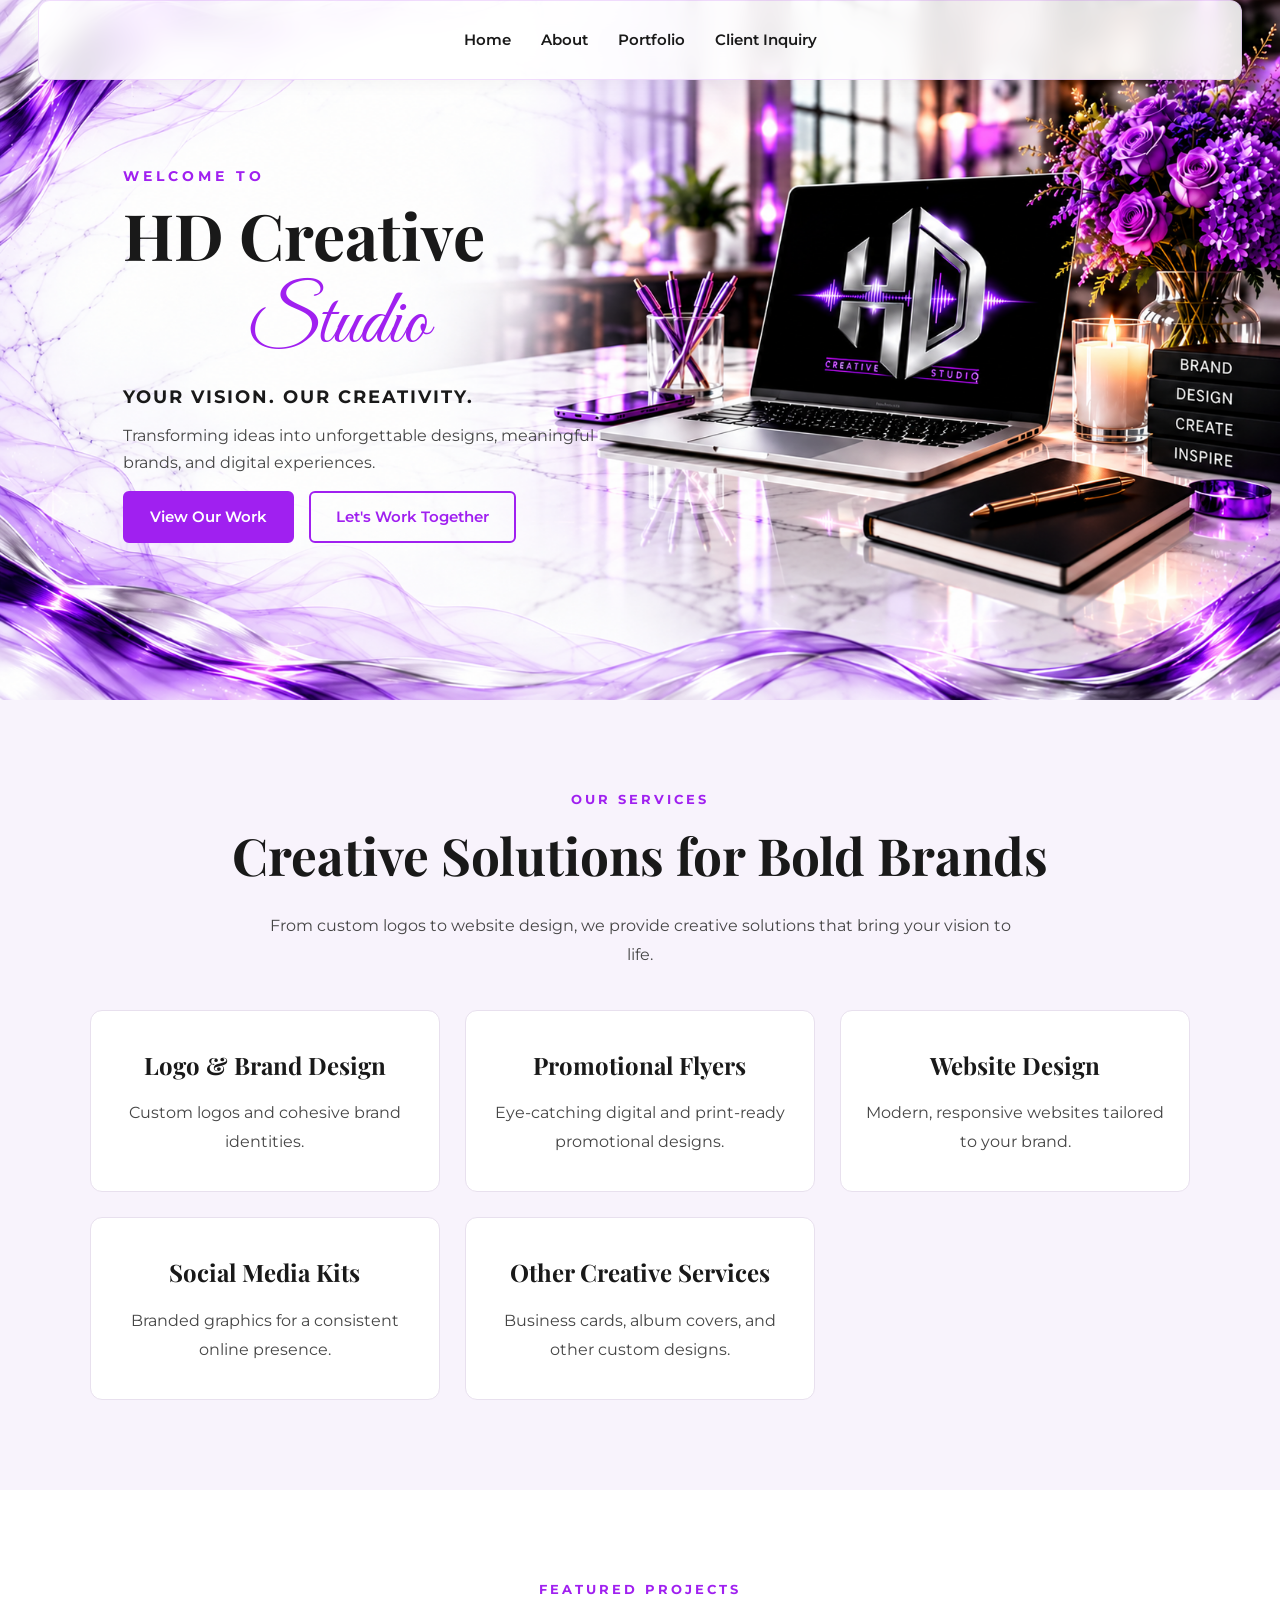
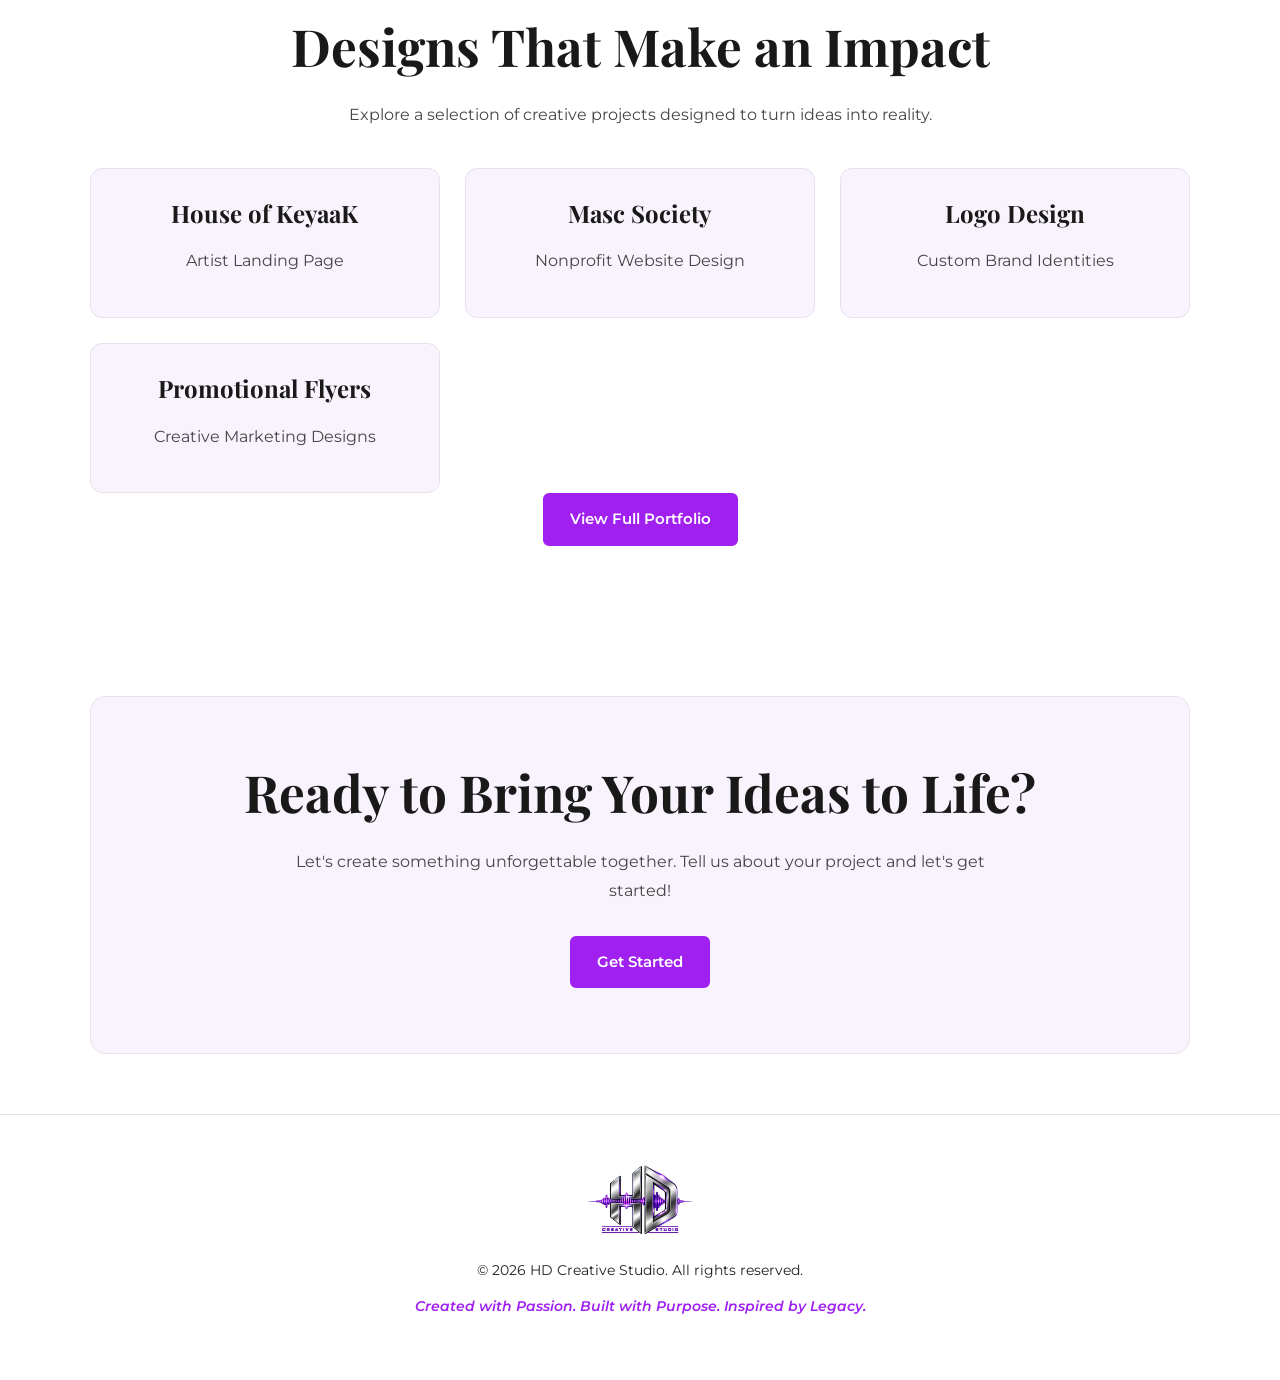
==== commit 48b1dc0f: "Add search description to index.html" ====
--- a/index.html
+++ b/index.html
@@ -4,6 +4,7 @@
 <head>
     <meta charset="UTF-8">
     <meta name="viewport" content="width=device-width, initial-scale=1.0">
+    <meta name="description" content="HD Creative Studio creates custom logos, brand identities, promotional flyers, social media graphics, and websites to bring your vision to life.">
     <link rel="stylesheet" href="styles.css">
     <title>HD Creative Studio</title>
 </head>
--- a/styles.css
+++ b/styles.css
@@ -294,6 +294,8 @@
   gap: 25px;
   max-width: 1200px;
   margin: 0 auto;
+  list-style: none;
+  padding-left: 0;
 }
 
 .service-card {
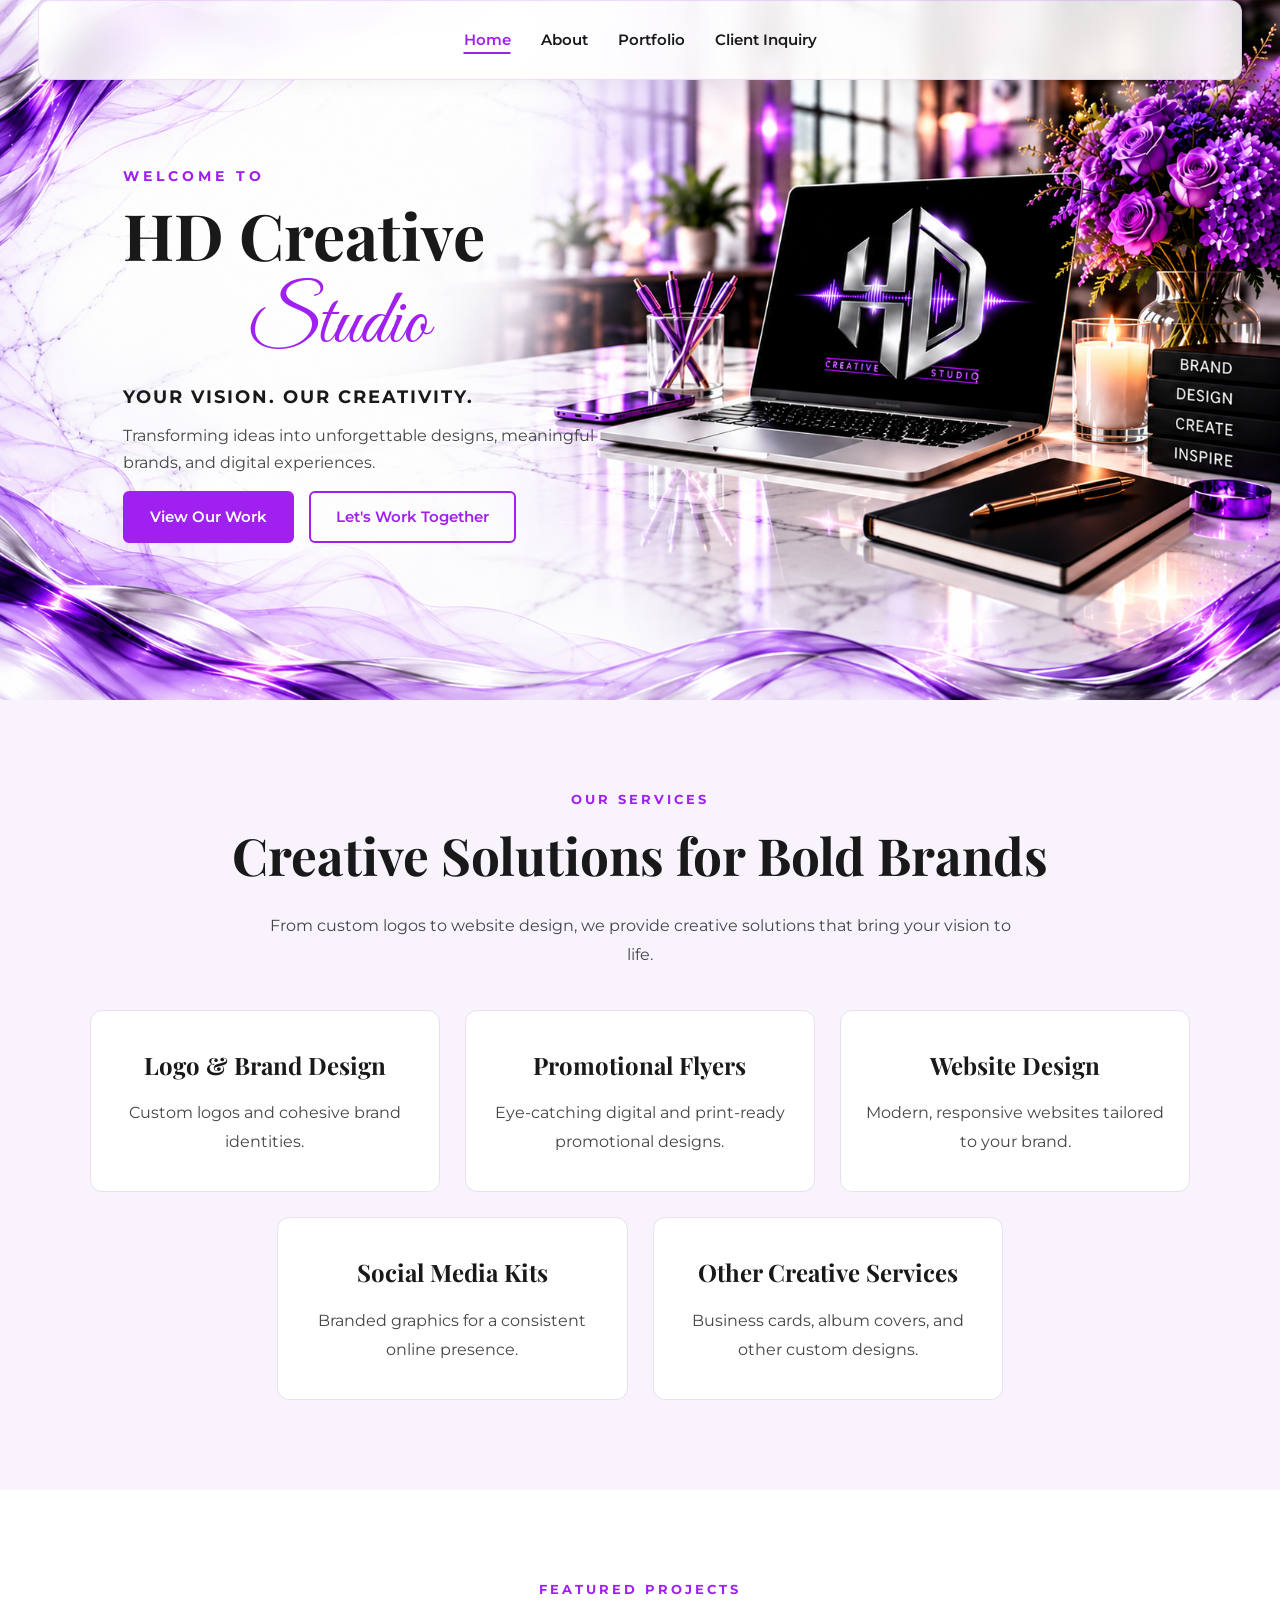
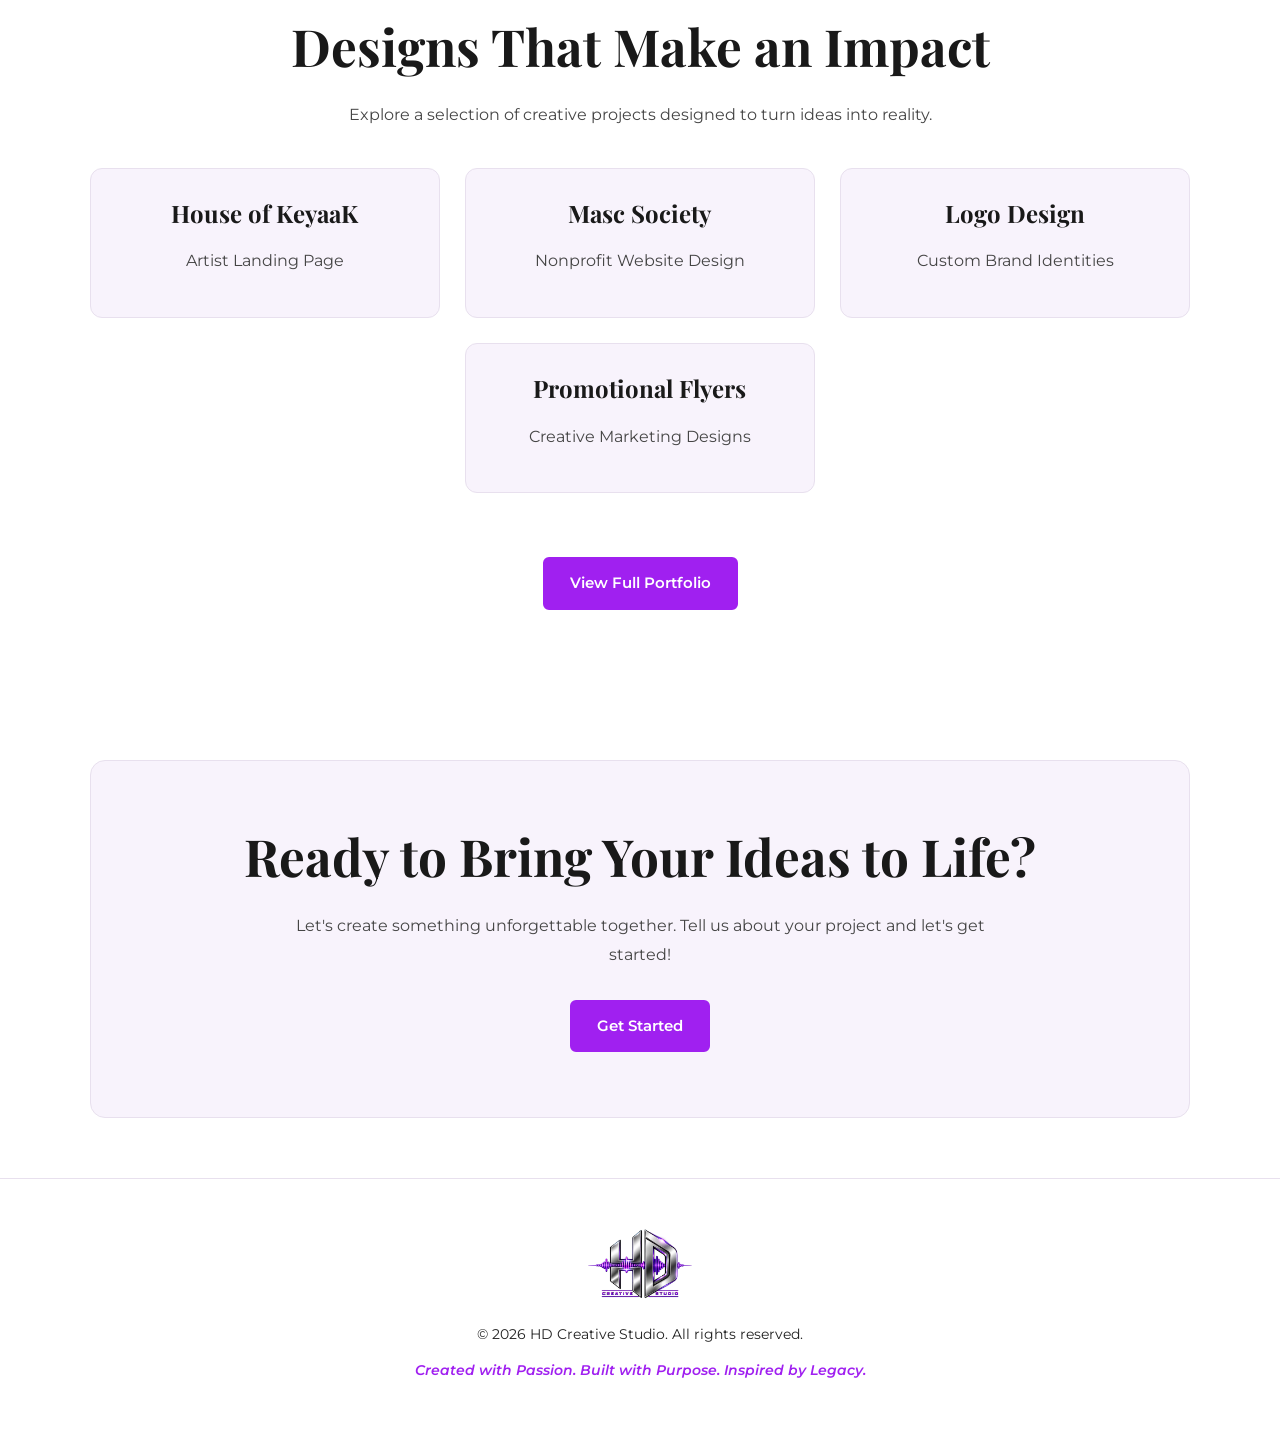
==== commit 0d6bb28c: "Ensure visible spacing above homepage portfolio button" ====
--- a/index.html
+++ b/index.html
@@ -17,7 +17,7 @@
         <!-- NAVIGATION -->
         <nav>
             <ul>
-                <li><a href="index.html">Home</a></li>
+                <li><a href="index.html" aria-current="page">Home</a></li>
                 <li><a href="about.html">About</a></li>
                 <li><a href="portfolio.html">Portfolio</a></li>
                 <li><a href="customer-intake.html">Client Inquiry</a></li>
@@ -129,7 +129,7 @@
             </div>
 
             <!-- PORTFOLIO BUTTON -->
-            <a href="portfolio.html" class="btn">View Full Portfolio</a>
+            <a href="portfolio.html" class="btn" style="margin-top: 32px;">View Full Portfolio</a>
 
         </section>
 
--- a/styles.css
+++ b/styles.css
@@ -1616,3 +1616,95 @@
     transition: none;
   }
 }
+
+
+/* =========================================
+   CROSS-PAGE VISUAL CONSISTENCY - OCT 2026
+   Desktop polish with mobile-safe fallbacks
+========================================= */
+
+/* Highlight the current page without changing the navigation layout. */
+nav a[aria-current="page"],
+.inquiry-nav a[aria-current="page"] {
+  color: var(--purple);
+  text-decoration: underline;
+  text-decoration-thickness: 2px;
+  text-underline-offset: 7px;
+}
+
+/* Balance the final rows while preserving three cards per row. */
+@media (min-width: 901px) {
+  .featured-services .services-grid,
+  .featured-projects .projects-grid {
+    grid-template-columns: repeat(6, minmax(0, 1fr));
+  }
+
+  .featured-services .service-card,
+  .featured-projects .project-card {
+    grid-column: span 2;
+  }
+
+  .featured-services .service-card:nth-last-child(2) {
+    grid-column: 2 / span 2;
+  }
+
+  .featured-projects .project-card:last-child:nth-child(3n + 1) {
+    grid-column: 3 / span 2;
+  }
+}
+
+/* Give About sections a shared content edge and calmer spacing. */
+.about-page .about-story,
+.about-page .founder-section,
+.about-page .about-services,
+.about-page .about-philosophy {
+  width: 100%;
+  max-width: 1100px;
+  margin-left: auto;
+  margin-right: auto;
+  padding: 65px 30px;
+}
+
+.about-page .founder-content {
+  max-width: none;
+}
+
+.about-page .about-mission {
+  padding: 65px max(30px, calc((100% - 1040px) / 2));
+  border-left: 0;
+}
+
+.about-page .founder-content h2 {
+  font-family: 'Playfair Display', serif;
+  font-size: clamp(2rem, 3.5vw, 3.5rem);
+  font-weight: 400;
+  line-height: 1.2;
+  margin: 15px 0 25px;
+}
+
+/* Use the same editorial heading family on the portfolio page. */
+.portfolio-page .portfolio-hero-content h1,
+.portfolio-page .portfolio-intro h2,
+.portfolio-page .portfolio-cta h2 {
+  font-family: 'Playfair Display', serif;
+  font-weight: 400;
+  line-height: 1.2;
+}
+
+@media (max-width: 600px) {
+  .about-page .about-story,
+  .about-page .founder-section,
+  .about-page .about-services,
+  .about-page .about-philosophy {
+    padding: 45px 20px;
+  }
+
+  .about-page .about-mission {
+    padding: 45px 20px;
+  }
+}
+
+/* Space between the Home featured-project cards and portfolio button. */
+.featured-projects > .projects-grid {
+  margin-bottom: 32px;
+}
